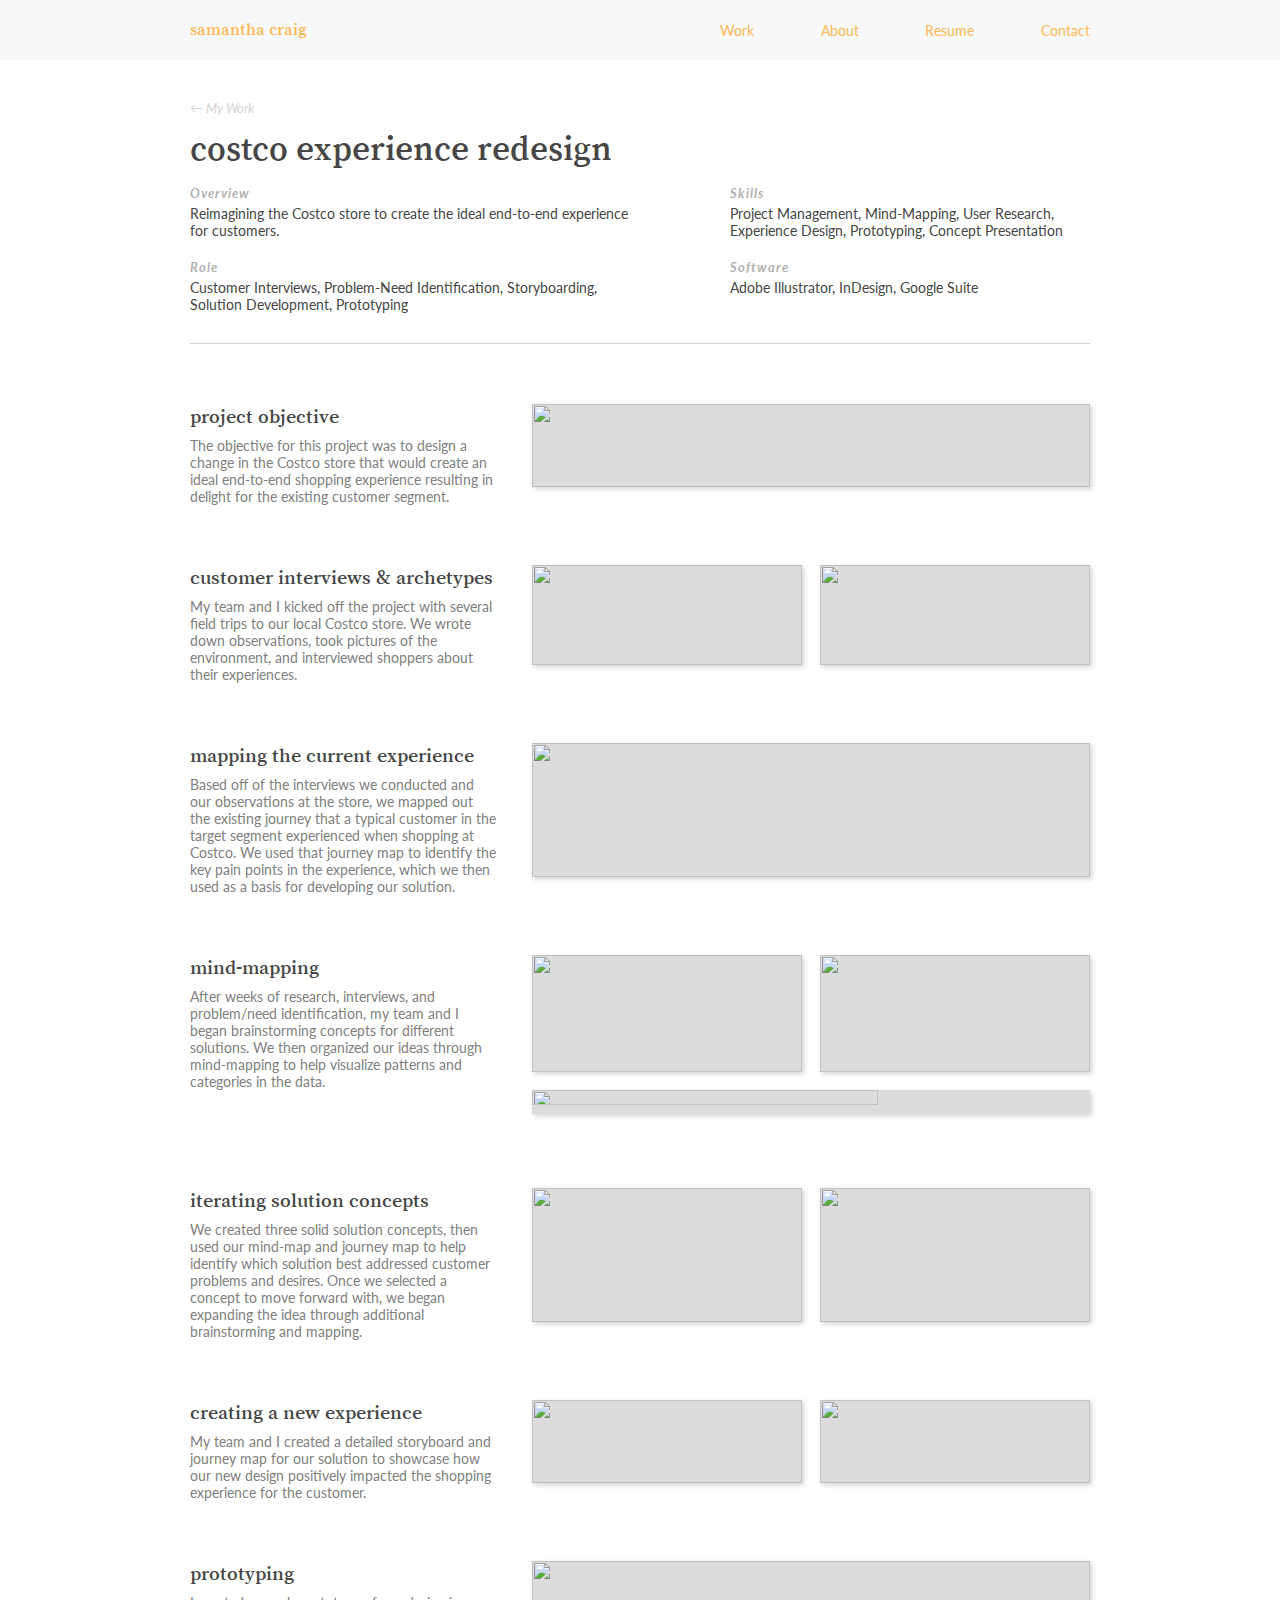
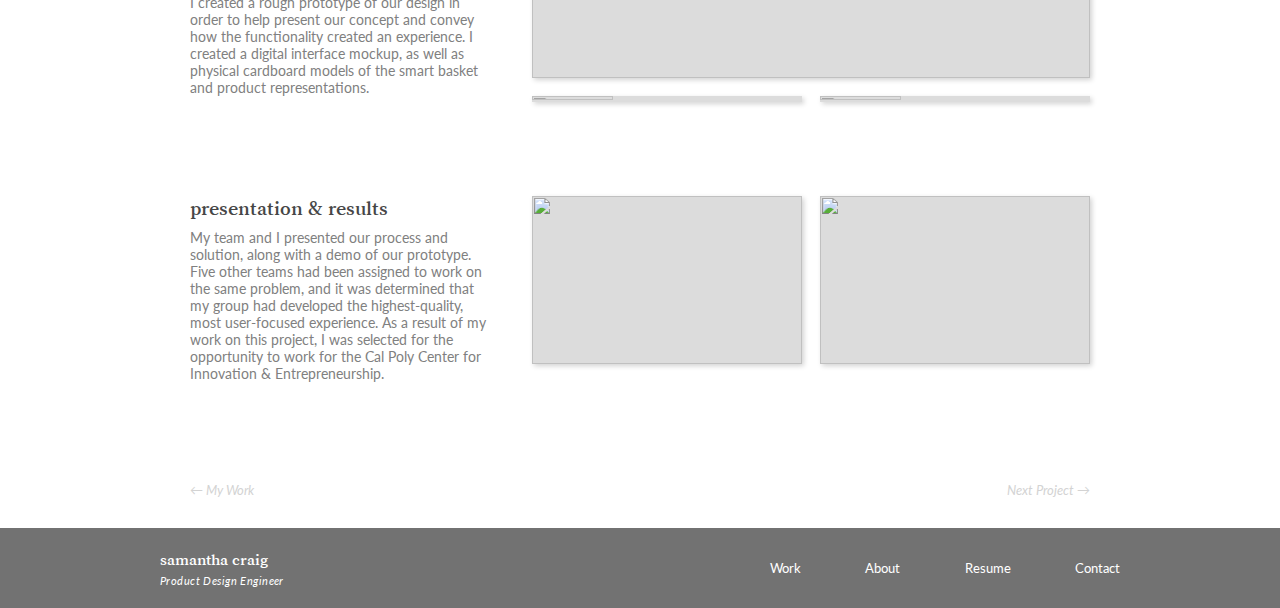
==== costco.html @ ea7d0c48 "Added yellow Samantha portfolio files via upload" ====
<html>

<head>
    
    <title>Samantha Craig | Costco</title>
    
    <link rel="stylesheet" href="costco.css">
    
    <link href="https://fonts.googleapis.com/css?family=Lato:300,300i,400,400i,700,700i,900,900i|Song+Myung" rel="stylesheet">
    
    <link rel="shortcut icon" href="images/s-icon-circle.ico">
    
</head>


<body>
    
    <header>
        
        <div id="header_contain">
            
            <a href="index.html"><h1>samantha craig</h1></a>
        
            <nav>
                <ul>
                    <li><a href="index.html">Work</a></li>
                    <li><a href="about.html">About</a></li>
                    <li><a href="samantha_craig_resume.pdf" target="_blank">Resume</a></li>
                    <li><a href="contact.html">Contact</a></li>
                </ul>
            </nav>
            
        </div> <!-- end cover container -->
        
    </header> <!-- end header -->
    
    <div id="main">
        
        <h5 id="return"><a href="index.html">&larr; My Work</a></h5>
        
        <section id="info">
            
            <h1>costco experience redesign</h1>
            
            <section id="left_column">
            
                <h3>Overview</h3>
                <p>Reimagining the Costco store to create the ideal end-to-end experience for customers.</p>
                
                <h3>Role</h3>
                <p>Customer Interviews, Problem-Need Identification, Storyboarding, Solution Development, Prototyping</p>
                
            </section> <!-- end left column -->
            
            <section id="right_column">
            
                <h3>Skills</h3>
                <p>Project Management, Mind-Mapping, User Research, Experience Design, Prototyping, Concept Presentation</p>
                
                <h3>Software</h3>
                <p>Adobe Illustrator, InDesign, Google Suite</p>
                
            </section> <!-- end right column -->
            
        </section> <!-- end info -->
        
        <hr>
        
        <section id="project">
            
            
            <article class="short_detail" id="step_1">
                
                <section class="caption">
                    
                    <h2>project objective</h2>

                    <p class="detail">The objective for this project was to design a change in the Costco store that would create an ideal end-to-end shopping experience resulting in delight for the existing customer segment.</p>
                    
                </section>
                
                <div class="medium_img" id="step_1_img">
                    <img src="images/costco-solution-map-cropped.png" class="project_img" />
                </div>
                
            </article> <!----------- end step 1 ----------->
            
            
            
            <article class="tall_detail" id="step_2">
                
                <section class="caption">
                
                    <h2>customer interviews &amp; archetypes</h2>

                    <p class="detail">My team and I kicked off the project with several field trips to our local Costco store. We wrote down observations, took pictures of the environment, and interviewed shoppers about their experiences.</p>
                
                </section> <!-- end caption -->
                
                
                <!-- side-by-side small images -->

                <div class="small_img small_img_left" id="step_2_left">
                    <img src="images/costco-store.jpeg" class="project_img" />
                </div>
                    
                <div class="small_img" id="step_2_right">
                    <img src="images/costco-archetype.png" class="project_img" />
                </div>

                
            </article> <!----------- end step 2 ----------->
            
            
            
            <article class="tall_detail" id="step_3">
                
                <section class="caption">
                
                    <h2>mapping the current experience</h2>

                    <p class="detail">Based off of the interviews we conducted and our observations at the store, we mapped out the existing journey that a typical customer in the target segment experienced when shopping at Costco. We used that journey map to identify the key pain points in the experience, which we then used as a basis for developing our solution.</p>
                
                </section> <!-- end caption -->
                
                <div class="medium_img" id="step_3_top">
                    <img src="images/costco-initial-map.png" class="project_img" />
                </div>
                
                
            </article> <!----------- end step 3 ----------->
            
            
            
            
            <article class="tall_detail" id="step_4">
                
                <section class="caption">
                
                    <h2>mind-mapping</h2>

                    <p class="detail">After weeks of research, interviews, and problem/need identification, my team and I began brainstorming concepts for different solutions. We then organized our ideas through mind-mapping to help visualize patterns and categories in the data.</p>
                
                </section> <!-- end caption -->
                
                
                <!-- side-by-side small images -->

                <div class="small_img small_img_left" id="step_4_left">
                    <img src="images/costco-whiteboard-2.jpeg" class="project_img" />
                </div>
                    
                <div class="small_img" id="step_4_right">
                    <img src="images/costco-whitebaord-3.jpeg" class="project_img" />
                </div>
                
                <!-- medium image stacked below -->
                
                <div class="row_2_contain">
                    <img src="images/costco-mind-map.jpeg" class="project_img medium_img_row_2" id="mind-map-img" />
                </div>

                
            </article> <!----------- end step 4 ----------->
            
            
            
            <article class="tall_detail" id="step_6">
                
                <section class="caption">
                
                    <h2>iterating solution concepts</h2>

                    <p class="detail">We created three solid solution concepts, then used our mind-map and journey map to help identify which solution best addressed customer problems and desires. Once we selected a concept to move forward with, we began expanding the idea through additional brainstorming and mapping.</p>
                
                </section> <!-- end caption -->
                
                
                <!-- side-by-side small images -->

                <div class="small_img small_img_left" id="step_6_left">
                    <img src="images/costco-whiteboard-1.jpeg" class="project_img" />
                </div>
                    
                <div class="small_img" id="step_6_right">
                    <img src="images/costco-layout.png" class="project_img" />
                </div>

                
            </article> <!----------- end step 6 ----------->
            
            
            <article class="tall_detail" id="step_7">
                
                <section class="caption">
                
                    <h2>creating a new experience</h2>

                    <p class="detail">My team and I created a detailed storyboard and journey map for our solution to showcase how our new design positively impacted the shopping experience for the customer.</p>
                
                </section> <!-- end caption -->
                
                
                <!-- side-by-side small images -->

                <div class="small_img small_img_left" id="step_7_left">
                    <img src="images/costco-storyboard.png" class="project_img" />
                </div>
                    
                <div class="small_img" id="step_7_right">
                    <img src="images/costco-solution-map.png" class="project_img" />
                </div>

                
            </article> <!----------- end step 7 ----------->
            
            
            
            <article class="tall_detail" id="step_8">
                
                <section class="caption">
                
                    <h2>prototyping</h2>

                    <p class="detail">I created a rough prototype of our design in order to help present our concept and convey how the functionality created an experience. I created a digital interface mockup, as well as physical cardboard models of the smart basket and product representations.</p>
                
                </section> <!-- end caption -->
                
                
                <!-- side-by-side small images -->

                <div class="medium_img" id="step_8_top">
                    <img src="images/costco-proto-all.png" class="project_img" />
                </div>
                
                <!-- medium image stacked below -->
                
                <div class="row_2_img_contain">
                    
                    
                        <img src="images/costco-proto-scan.png" class="project_img small_img_row_2" id="step_8_left" />

                        <img src="images/costco-proto-item.png" class="project_img small_img_row_2" id="step_8_right" />
                    
                    
                </div>

                
            </article> <!----------- end step 8 ----------->
            
            
            
            <article class="tall_detail" id="step_9">
                
                <section class="caption">
                
                    <h2>presentation &amp; results</h2>

                    <p class="detail">My team and I presented our process and solution, along with a demo of our prototype. Five other teams had been assigned to work on the same problem, and it was determined that my group had developed the highest-quality, most user-focused experience. As a result of my work on this project, I was selected for the opportunity to work for the Cal Poly Center for Innovation &amp; Entrepreneurship.</p>
                
                </section> <!-- end caption -->
                
                
                <!-- side-by-side small images -->

                <div class="small_img small_img_left" id="step_9_left">
                    <img src="images/costco-desires.png" class="project_img" />
                </div>
                    
                <div class="small_img" id="step_9_right">
                    <img src="images/costco-implement.png" class="project_img" />
                </div>

                
            </article> <!----------- end step 9 ----------->
            
            
            
            
            
        </section> <!-- end work section -->
        
        
        <section id="bottom_links">
        
            <h5 id="return_bottom"><a href="index.html">&larr; My Work</a></h5>
            
            <h5 id="return"><a href="renovisions.html">Next Project &rarr;</a></h5>
            
        </section> <!-- end bottom links section -->
        
        
    </div> <!-- end main div -->
    
    
    <footer>
        
        <section id="footer_contain">
        
            <div id="headings">
                <h5>samantha craig</h5>
                <h6>Product Design Engineer</h6>
            </div>

            <nav>
                <ul>
                    <li><a href="index.html">Work</a></li>
                    <li><a href="about.html">About</a></li>
                    <li><a href="samantha_craig_resume.pdf" target="_blank">Resume</a></li>
                    <li><a href="contact.html">Contact</a></li>
                </ul>
            </nav>
            
        </section> <!-- end footer contain -->
        
    </footer>
    
</body>

</html>
---- costco.css ----
*{
    margin: 0px;
    padding: 0px;
}

body{
    font-family: 'Lato', sans-serif;
}

header{
    background-color: #F8F8F8;
    width: 100%;
    min-width: 750px;
    height: 60px;
}

#header_contain{
    width: 75%;
    min-width: 610px;
    max-width: 900px;
    height: 60px;
    margin-right: auto;
    margin-left: auto;
    display: flex;
    justify-content: space-between;
    align-items: center;
}

header h1{
    font-family: 'Song Myung', sans-serif;
    color: #fcb853;
    font-size: 17px;
    font-weight: 100;
    line-height: 60px;
}

header a{
    text-decoration: none;
    color: #fcb853;
}

nav{
    margin: 0px;
    width: 45%;
    min-width: 270px;
    max-width: 370px;
}

header nav ul{
    list-style-type: none;
    display: flex;
    justify-content: space-between;
}

header nav li{
    text-decoration: none;
    font-family: 'Lato', sans-serif;
    color: #fcb853;
    font-size: 14px;
}

header nav a:link{
    text-decoration: none;
    color: #fcb853;
}

header nav a:visited{
    text-decoration: none;
    color: #fcb853;
}

header nav a:hover{
    text-decoration: none;
    color: #464646;
}

header nav a:active{
    text-decoration: none;
    color: #464646;
}




#main{
    width: 75%;
    min-width: 750px;
    max-width: 900px;
    margin-left: auto;
    margin-right: auto;
    margin-top: 40px;
}

#return{
    font-family: 'Lato', sans-serif;
    font-weight: 400;
    font-style: italic;
    color: lightgrey;
    margin-bottom: 10px;
}

#return a{
    text-decoration: none;
    color: lightgray;
}

#info{
    display: flex;
    flex-wrap: wrap;
    justify-content: space-between;
    align-content: flex-start;
}

#info h1{
    font-family: 'Song Myung', serif;
    font-weight: 400;
    font-size: 35px;
    color: #464646;
    width: 100%;
    text-align: left;
    margin-bottom: 15px;
}

#info h3{
    font-family: 'Lato', sans-serif;
    font-size: 13px;
    font-weight: 700;
    letter-spacing: 0.08em;
    color: #B2B1B1;
    font-style: italic;
    margin-bottom: 4px;
}

#info p{
    font-family: 'Lato', sans-serif;
    font-size: 14px;
    font-weight: 400;
    color: #464646;
    margin-bottom: 20px;
}

#left_column{
    width: 50%;
}

#right_column{
    width: 40%;
}

hr{
    border: 0;
    height: 1px;
    background: #333;
    background-color: lightgray;
    margin-top: 10px;
    margin-bottom: 30px;
}

#project{
    margin-bottom: 100px;
}

.project_img{
    width: 100%;
}

.cover_img{
    width: 100%;
    margin-top: 20px;
    margin-bottom: 60px;
    background-color: gainsboro;
    box-shadow: 2px 2px 5px lightgrey;
}

.small_img{
    width: 30%;
    background-color: gainsboro;
    box-shadow: 2px 2px 5px lightgrey;
    margin-bottom: 2%;
}

.small_img_left{
    margin-right: 2%;
}

.small_img_row_2{
    width: 30%;
    background-color: gainsboro;
    box-shadow: 2px 2px 5px lightgrey;
    margin-left: 2%;
}

.medium_img{
    width: 62%;
    background-color: gainsboro;
    box-shadow: 2px 2px 5px lightgrey;
    margin-bottom: 2%;
}

.medium_img_row_2{
    width: 62%;
    height: auto;
    background-color: gainsboro;
    box-shadow: 2px 2px 5px lightgrey;
    margin-bottom: 2%;
}

.row_2_contain{
    width: 100%;
    display: flex;
    justify-content:flex-end;
    align-items: flex-start;
}

.row_2_img_contain{
    width: 100%;
    display: flex;
    justify-content:flex-end;
    align-items: flex-start;
}


.large_img{
    width: 100%;
    background-color: gainsboro;
    box-shadow: 2px 2px 5px lightgrey;
}

.short_detail{
    display: flex;
    justify-content: space-between;
    align-content: flex-start;
    margin-top: 30px;
    margin-bottom: 30px;
}

.tall_detail{
    display: flex;
    justify-content: space-between;
    align-content: flex-start;
    flex-wrap: wrap;
    margin-top: 60px;
    margin-bottom: 60px;
}

.caption{
    width: 34%;
    margin-right: 4%;
}

#project h2{
    font-family: 'Song Myung', serif;
    font-weight: 400;
    font-size: 20px;
    color: #464646;
    text-align: left;
    margin-bottom: 8px;
}

#project p{
    font-family: 'Lato', sans-serif;
    color: gray;
    font-size: 14px;
}

#step_1{
    margin-top: 60px;
}

#step_9{
    margin-top: 80px;
}

#bottom_links{
    display: flex;
    justify-content: space-between;
    margin-bottom: 20px;
}

#return_bottom{
    font-family: 'Lato', sans-serif;
    font-weight: 400;
    font-style: italic;
    color: lightgrey;
    margin-bottom: 10px;
}

#bottom_links a:link{
    text-decoration: none;
    color: lightgray;
}

#bottom_links a:visited{
    text-decoration: none;
    color: lightgray;
}

#bottom_links a:hover{
    text-decoration: none;
    color: #fcb853;
}

#bottom_links a:active{
    text-decoration: none;
    color: #fcb853;
}









footer{
    clear: both;
    background-color: #727272;
    height: 80px;
    color: white;
    min-width: 750px;
}

#footer_contain{
    width: 75%;
    height: 80px;
    margin-left: auto;
    margin-right: auto;
    display: flex;
    justify-content: space-between;
    align-content: center;
    align-items: center;
}

footer h5{
    font-family: 'Song Myung', serif;
    font-size: 16px;
    font-weight: 100;
    margin-bottom: 5px;
}

footer h6{
    font-family: 'Lato', sans-serif;
    font-weight: 400;
    font-style: italic;
    letter-spacing: .04em;
}

footer nav{
    float: right;
    min-width: 270px;
    max-width: 350px;
    margin: 0px;
    height: 80px;
    line-height: 80px;
}

footer nav ul{
    list-style-type: none;
    display: flex;
    justify-content: space-between;
}

footer nav li{
    text-decoration: none;
    font-family: 'Lato', sans-serif;
    color: #EA5F5D;
    font-size: 13px;
}

footer nav a:link{
    text-decoration: none;
    color: white;
}

footer nav a:visited{
    text-decoration: none;
    color: white;
}

footer nav a:hover{
    text-decoration: none;
    color: white;
}

footer nav a:active{
    text-decoration: none;
    color: white;
}
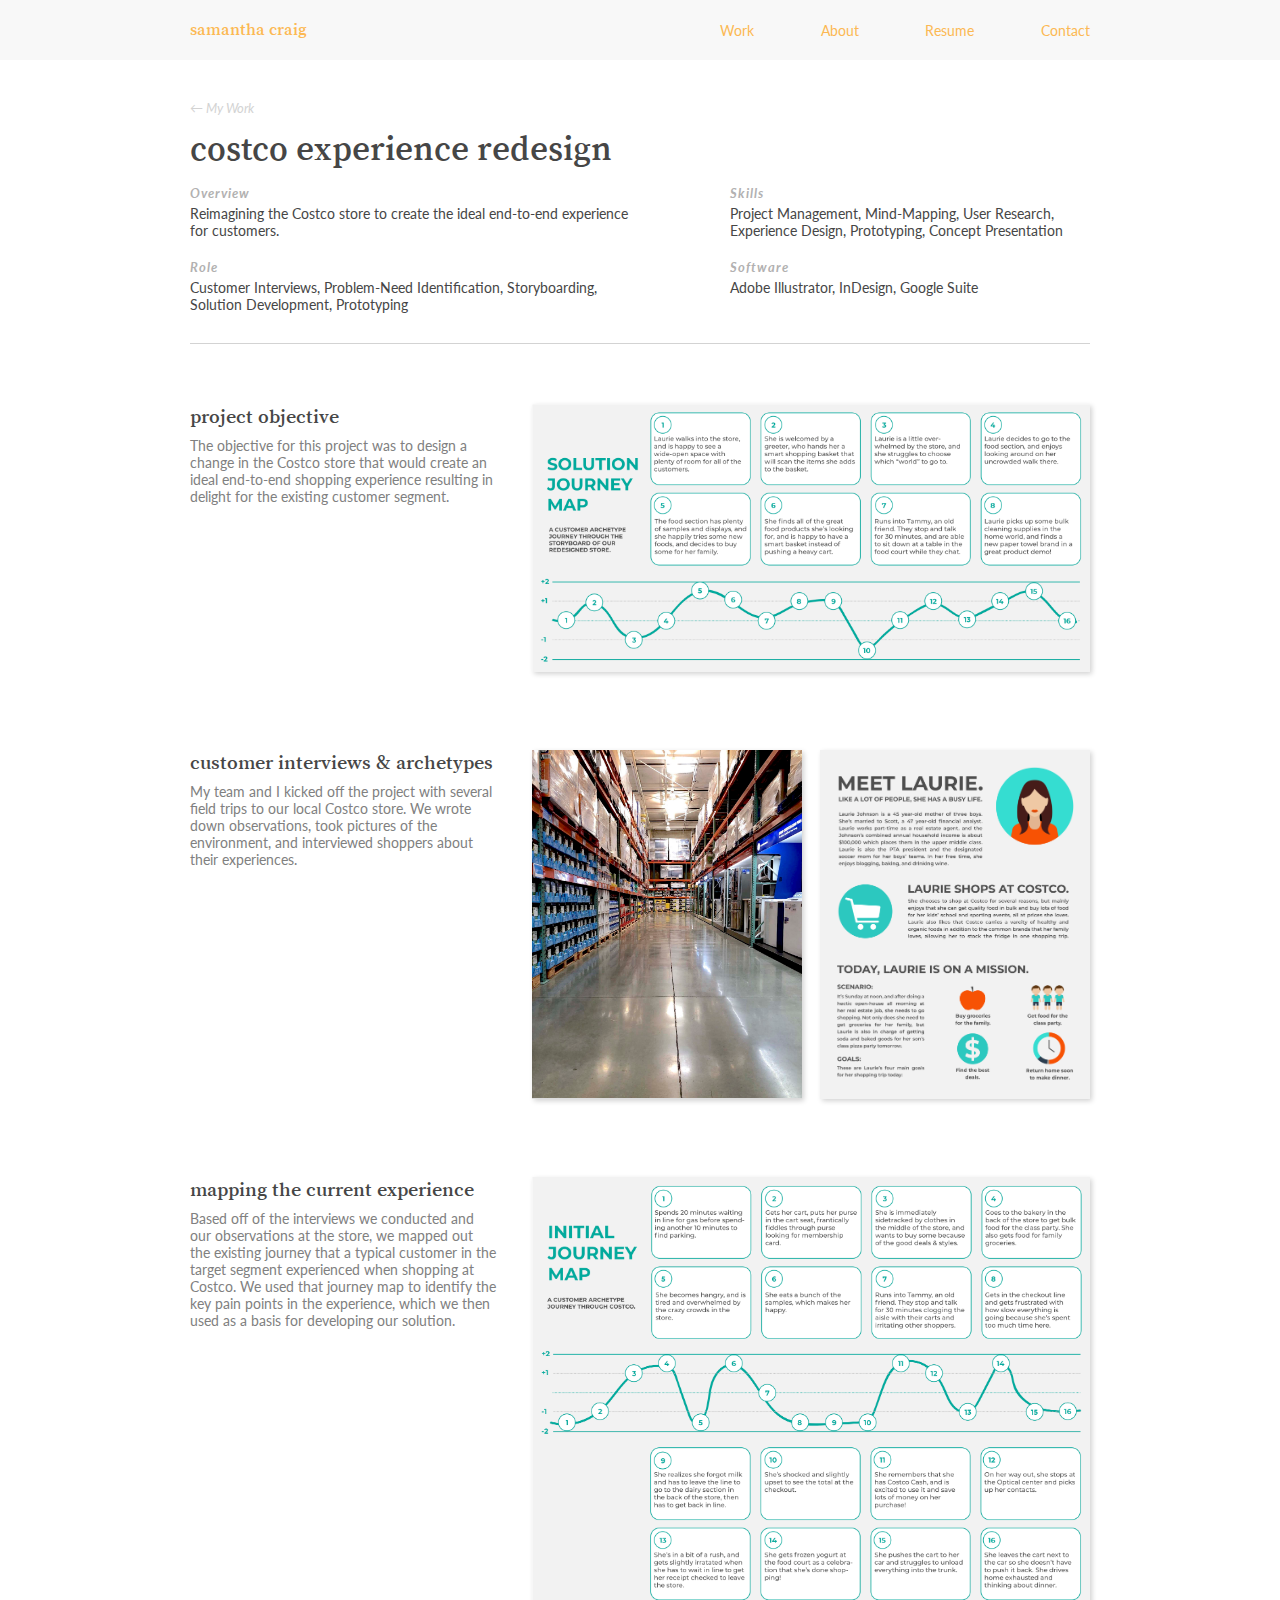
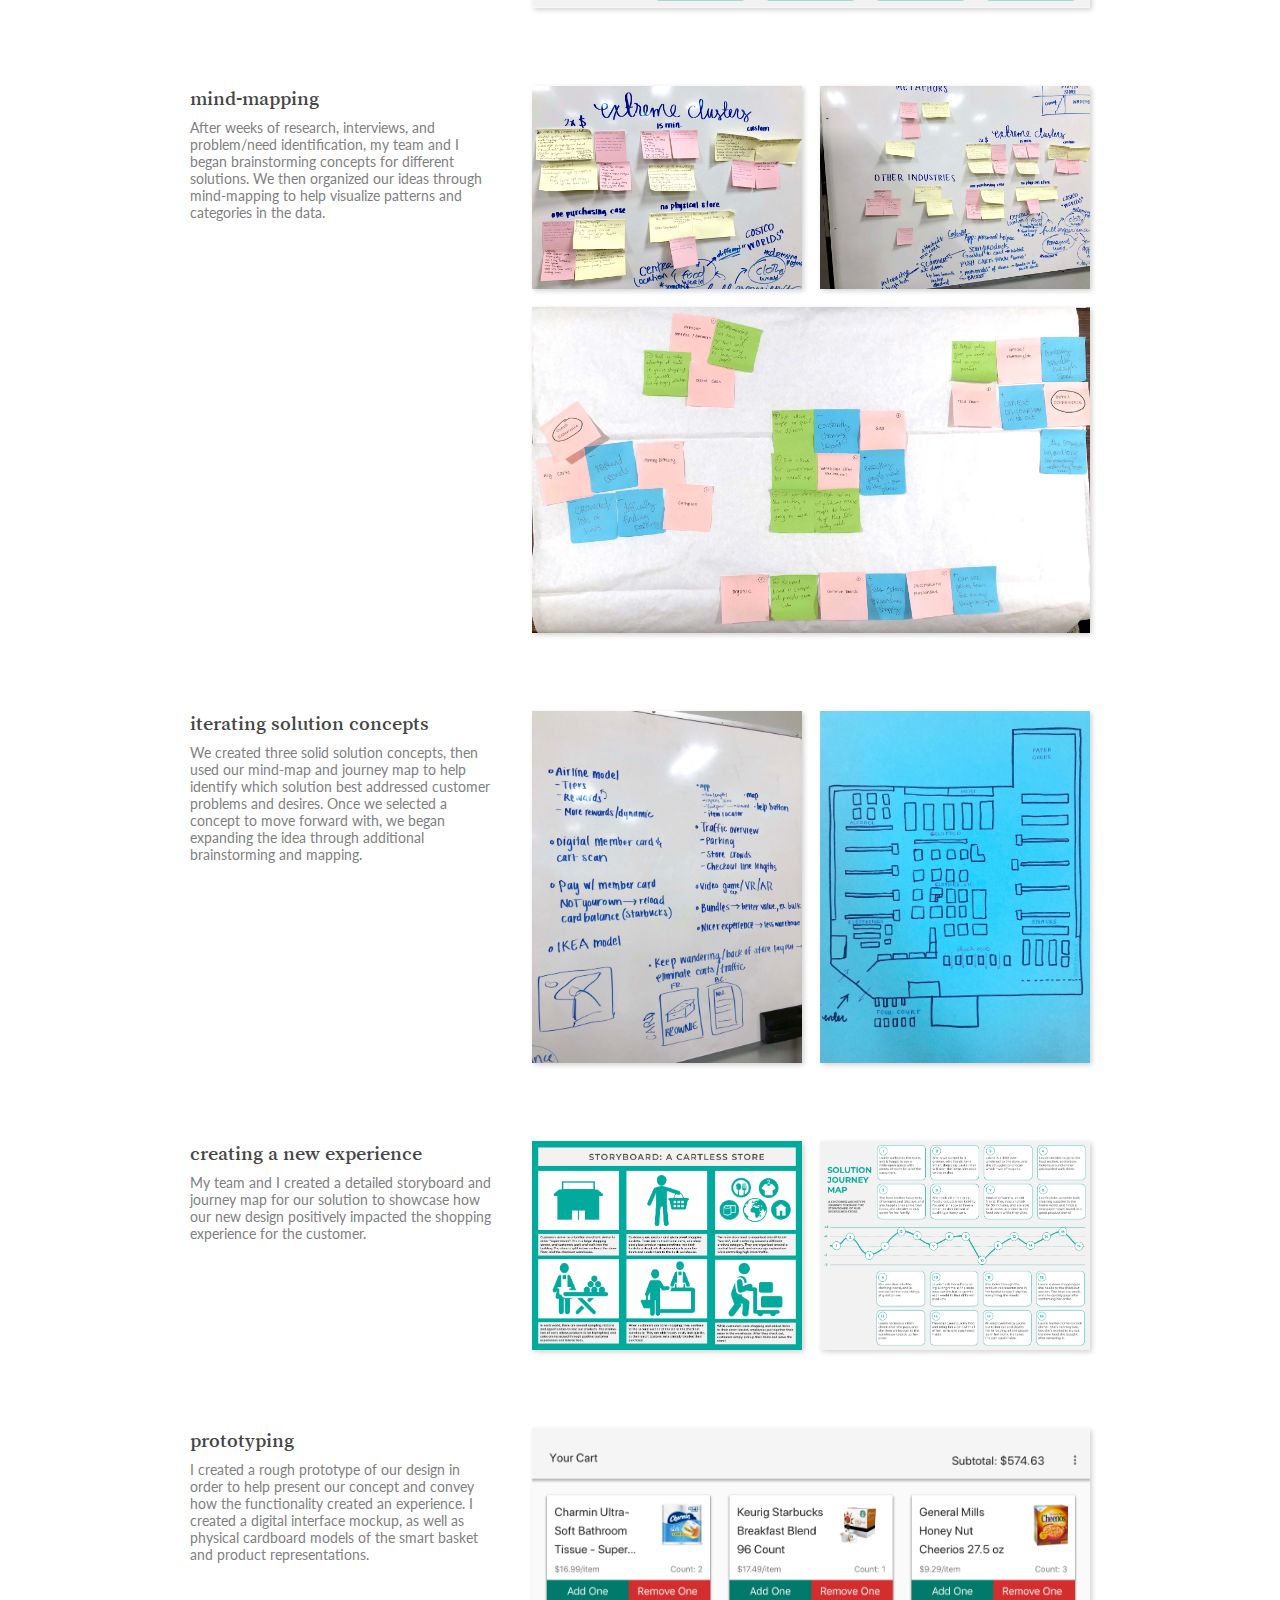
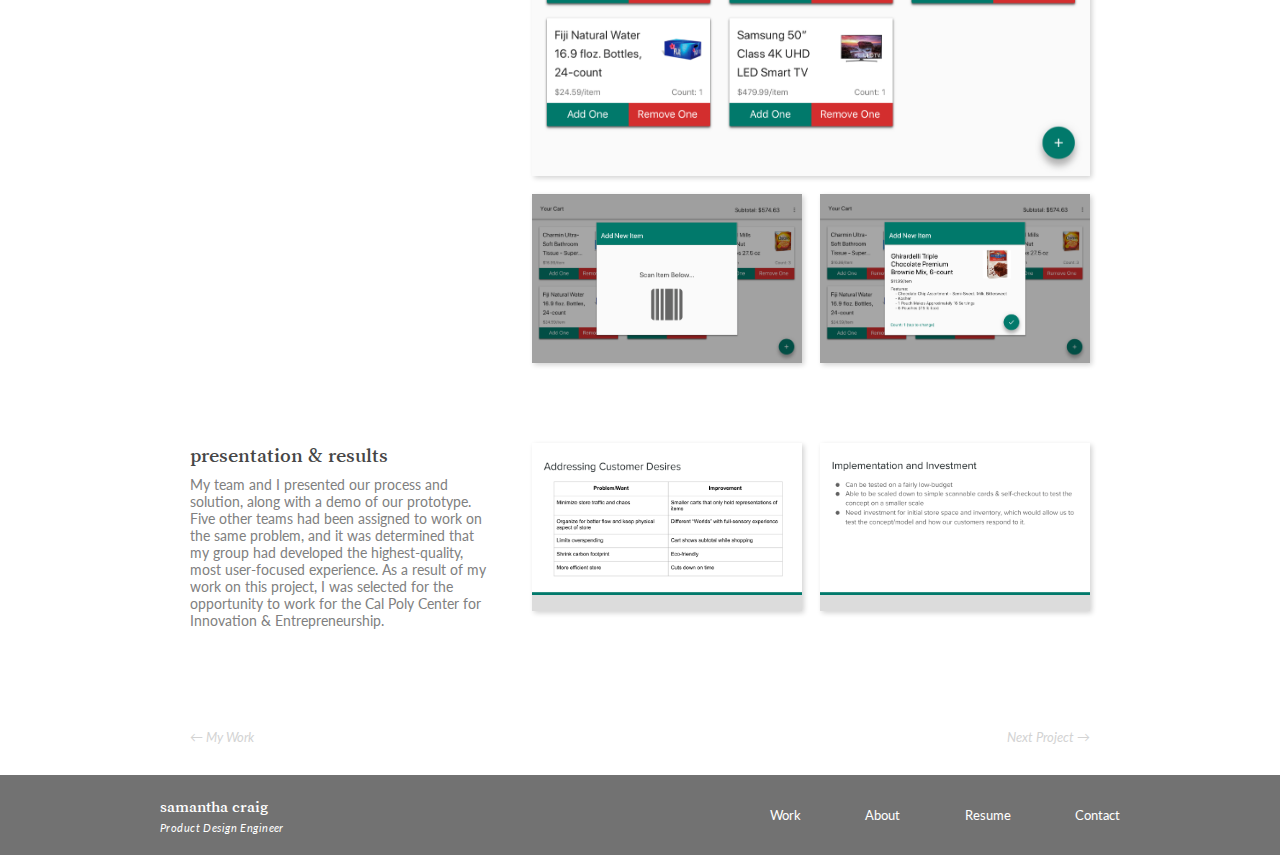
==== commit 95e6d237: "Resized images to optimize for web" ====
--- a/costco.html
+++ b/costco.html
@@ -101,7 +101,7 @@
                 <!-- side-by-side small images -->
 
                 <div class="small_img small_img_left" id="step_2_left">
-                    <img src="images/costco-store.jpeg" class="project_img" />
+                    <img src="images/costco-store.jpg" class="project_img" />
                 </div>
                     
                 <div class="small_img" id="step_2_right">
@@ -147,17 +147,17 @@
                 <!-- side-by-side small images -->
 
                 <div class="small_img small_img_left" id="step_4_left">
-                    <img src="images/costco-whiteboard-2.jpeg" class="project_img" />
+                    <img src="images/costco-whiteboard-2.jpg" class="project_img" />
                 </div>
                     
                 <div class="small_img" id="step_4_right">
-                    <img src="images/costco-whitebaord-3.jpeg" class="project_img" />
+                    <img src="images/costco-whiteboard-3.jpg" class="project_img" />
                 </div>
                 
                 <!-- medium image stacked below -->
                 
                 <div class="row_2_contain">
-                    <img src="images/costco-mind-map.jpeg" class="project_img medium_img_row_2" id="mind-map-img" />
+                    <img src="images/costco-mind-map.jpg" class="project_img medium_img_row_2" id="mind-map-img" />
                 </div>
 
                 
@@ -179,11 +179,11 @@
                 <!-- side-by-side small images -->
 
                 <div class="small_img small_img_left" id="step_6_left">
-                    <img src="images/costco-whiteboard-1.jpeg" class="project_img" />
+                    <img src="images/costco-whiteboard-1.jpg" class="project_img" />
                 </div>
                     
                 <div class="small_img" id="step_6_right">
-                    <img src="images/costco-layout.png" class="project_img" />
+                    <img src="images/costco-layout.jpg" class="project_img" />
                 </div>
 
                 
